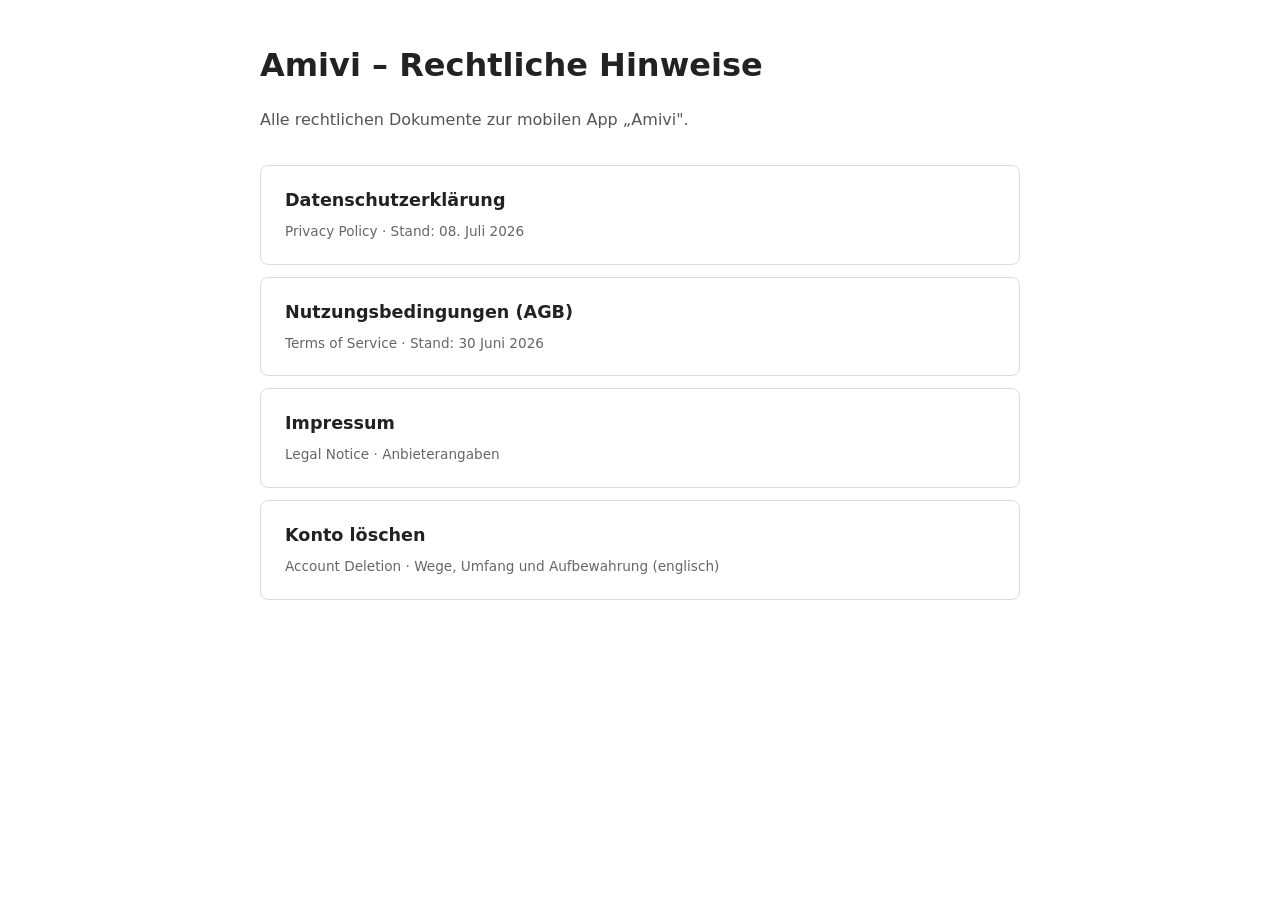
==== legal/index.html @ 64049c0b "Eigene Domain www.amivi.net, Rechtstexte unter /legal, Kontakt support@amivi.net Co-Authored-By: Cla" ====
<!DOCTYPE html>
<html lang="de">
<head>
  <meta charset="UTF-8" />
  <meta name="viewport" content="width=device-width, initial-scale=1.0" />
  <title>Rechtliche Hinweise – Amivi</title>
  <style>
    body { font-family: system-ui, sans-serif; max-width: 760px; margin: 40px auto; padding: 0 20px; color: #222; line-height: 1.6; }
    h1 { font-size: 2em; margin-bottom: 0.2em; }
    p { color: #555; margin-bottom: 2em; }
    .cards { display: flex; flex-direction: column; gap: 12px; }
    .card { display: block; padding: 20px 24px; border: 1px solid #ddd; border-radius: 8px; text-decoration: none; color: #222; transition: border-color 0.15s; }
    .card:hover { border-color: #1a73e8; }
    .card h2 { margin: 0 0 4px; font-size: 1.1em; }
    .card span { font-size: 0.85em; color: #666; }
  </style>
</head>
<body>

<h1>Amivi – Rechtliche Hinweise</h1>
<p>Alle rechtlichen Dokumente zur mobilen App „Amivi".</p>

<div class="cards">
  <a class="card" href="datenschutzerklaerung.html">
    <h2>Datenschutzerklärung</h2>
    <span>Privacy Policy · Stand: 08. Juli 2026</span>
  </a>
  <a class="card" href="agb.html">
    <h2>Nutzungsbedingungen (AGB)</h2>
    <span>Terms of Service · Stand: 30 Juni 2026</span>
  </a>
  <a class="card" href="impressum.html">
    <h2>Impressum</h2>
    <span>Legal Notice · Anbieterangaben</span>
  </a>
  <a class="card" href="delete-account.html">
    <h2>Konto löschen</h2>
    <span>Account Deletion · Wege, Umfang und Aufbewahrung (englisch)</span>
  </a>
</div>

</body>
</html>
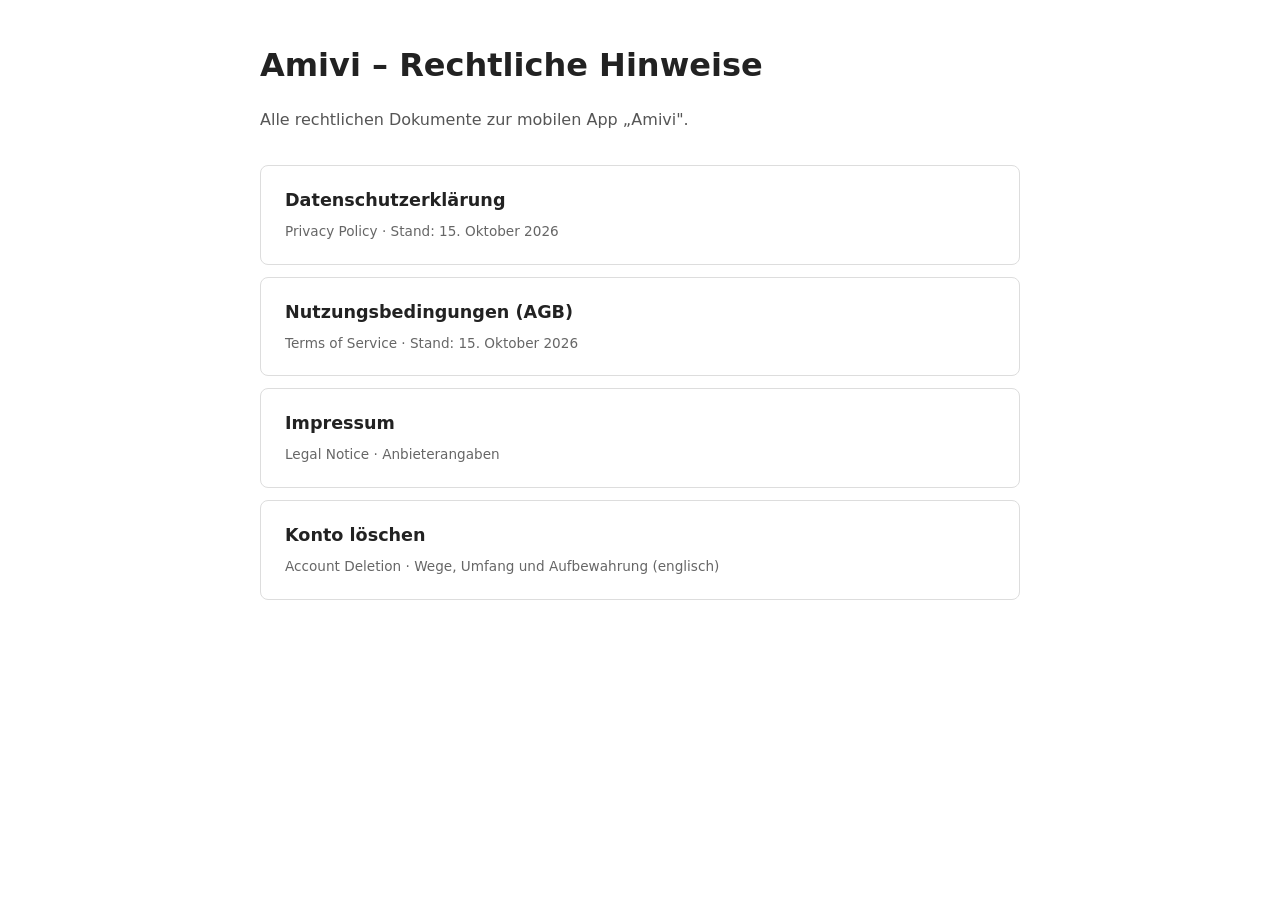
==== commit 27eab33b: "Rechtstexte-Übersicht: Stand-Daten auf 15. Oktober 2026 Co-Authored-By: Claude Opus 5.5 <noreply@ant" ====
--- a/legal/index.html
+++ b/legal/index.html
@@ -23,11 +23,11 @@
 <div class="cards">
   <a class="card" href="datenschutzerklaerung.html">
     <h2>Datenschutzerklärung</h2>
-    <span>Privacy Policy · Stand: 08. Juli 2026</span>
+    <span>Privacy Policy · Stand: 15. Oktober 2026</span>
   </a>
   <a class="card" href="agb.html">
     <h2>Nutzungsbedingungen (AGB)</h2>
-    <span>Terms of Service · Stand: 30 Juni 2026</span>
+    <span>Terms of Service · Stand: 15. Oktober 2026</span>
   </a>
   <a class="card" href="impressum.html">
     <h2>Impressum</h2>
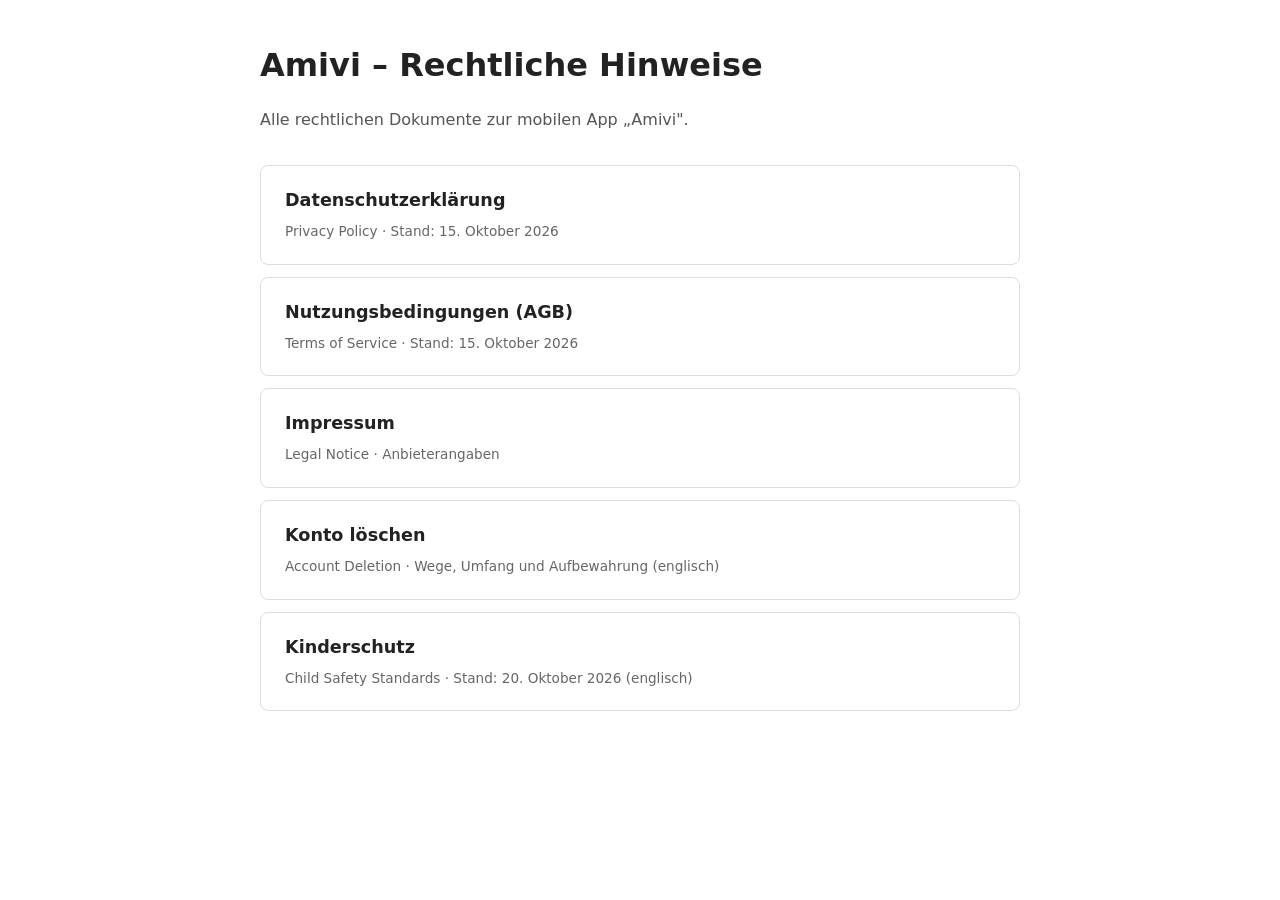
==== commit 576c444e: "Kinderschutz-Standards (Child Safety Standards) für Google Play Co-Authored-By: Claude Opus 5.5 <nor" ====
--- a/legal/index.html
+++ b/legal/index.html
@@ -37,6 +37,10 @@
     <h2>Konto löschen</h2>
     <span>Account Deletion · Wege, Umfang und Aufbewahrung (englisch)</span>
   </a>
+  <a class="card" href="kinderschutz.html">
+    <h2>Kinderschutz</h2>
+    <span>Child Safety Standards · Stand: 20. Oktober 2026 (englisch)</span>
+  </a>
 </div>
 
 </body>
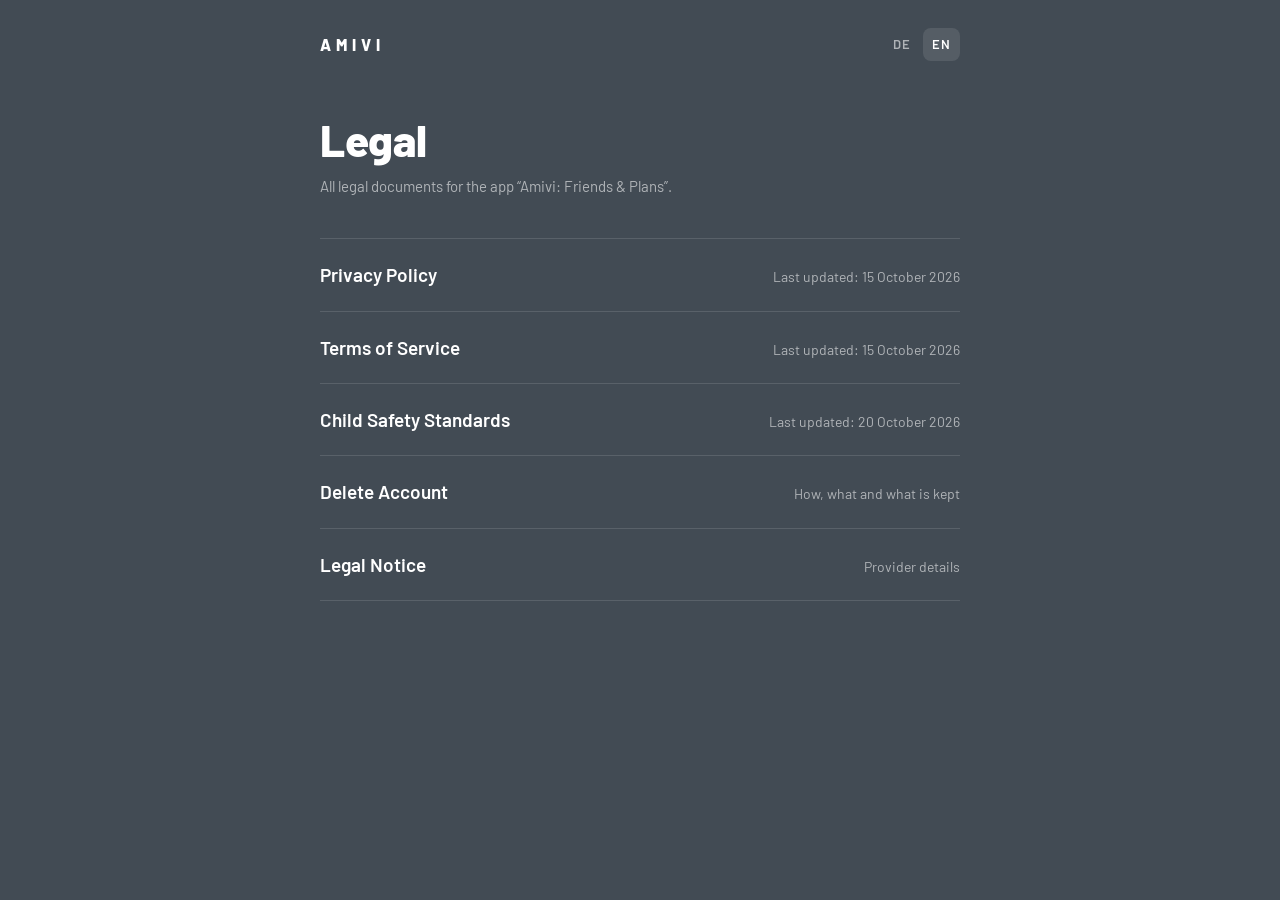
==== commit c8db850a: "Rechtstexte: Deutsch/Englisch-Umschalter und Design wie Website und App Alle Seiten unter /legal in " ====
--- a/legal/index.html
+++ b/legal/index.html
@@ -3,45 +3,67 @@
 <head>
   <meta charset="UTF-8" />
   <meta name="viewport" content="width=device-width, initial-scale=1.0" />
-  <title>Rechtliche Hinweise – Amivi</title>
-  <style>
-    body { font-family: system-ui, sans-serif; max-width: 760px; margin: 40px auto; padding: 0 20px; color: #222; line-height: 1.6; }
-    h1 { font-size: 2em; margin-bottom: 0.2em; }
-    p { color: #555; margin-bottom: 2em; }
-    .cards { display: flex; flex-direction: column; gap: 12px; }
-    .card { display: block; padding: 20px 24px; border: 1px solid #ddd; border-radius: 8px; text-decoration: none; color: #222; transition: border-color 0.15s; }
-    .card:hover { border-color: #1a73e8; }
-    .card h2 { margin: 0 0 4px; font-size: 1.1em; }
-    .card span { font-size: 0.85em; color: #666; }
-  </style>
+  <title>Rechtliches – Amivi</title>
+  <meta name="theme-color" content="#424B54" />
+  <link rel="icon" href="../assets/img/favicon.png" />
+  <link rel="preconnect" href="https://fonts.googleapis.com" />
+  <link rel="preconnect" href="https://fonts.gstatic.com" crossorigin />
+  <link rel="stylesheet" href="https://fonts.googleapis.com/css2?family=Barlow:wght@400;600;700;800&display=swap" />
+  <link rel="stylesheet" href="legal.css" />
+  <script src="legal.js"></script>
 </head>
-<body>
+<body data-title-de="Rechtliches – Amivi" data-title-en="Legal – Amivi">
+<div class="wrap">
 
-<h1>Amivi – Rechtliche Hinweise</h1>
-<p>Alle rechtlichen Dokumente zur mobilen App „Amivi".</p>
+<header class="bar">
+  <a class="brand" href="../">AMIVI</a>
+  <div class="lang" role="group" aria-label="Sprache / Language">
+    <button type="button" data-set-lang="de">DE</button>
+    <button type="button" data-set-lang="en">EN</button>
+  </div>
+</header>
 
-<div class="cards">
-  <a class="card" href="datenschutzerklaerung.html">
-    <h2>Datenschutzerklärung</h2>
-    <span>Privacy Policy · Stand: 15. Oktober 2026</span>
-  </a>
-  <a class="card" href="agb.html">
-    <h2>Nutzungsbedingungen (AGB)</h2>
-    <span>Terms of Service · Stand: 15. Oktober 2026</span>
-  </a>
-  <a class="card" href="impressum.html">
-    <h2>Impressum</h2>
-    <span>Legal Notice · Anbieterangaben</span>
-  </a>
-  <a class="card" href="delete-account.html">
-    <h2>Konto löschen</h2>
-    <span>Account Deletion · Wege, Umfang und Aufbewahrung (englisch)</span>
-  </a>
-  <a class="card" href="kinderschutz.html">
-    <h2>Kinderschutz</h2>
-    <span>Child Safety Standards · Stand: 20. Oktober 2026 (englisch)</span>
-  </a>
+<main>
+  <h1><span data-l="de">Rechtliches</span><span data-l="en">Legal</span></h1>
+  <p class="meta">
+    <span data-l="de">Alle rechtlichen Dokumente zur App „Amivi: Friends &amp; Plans“.</span>
+    <span data-l="en">All legal documents for the app “Amivi: Friends &amp; Plans”.</span>
+  </p>
+
+  <ul class="docs">
+    <li>
+      <a href="datenschutzerklaerung.html">
+        <span class="doc-title"><span data-l="de">Datenschutzerklärung</span><span data-l="en">Privacy Policy</span></span>
+        <span class="doc-sub"><span data-l="de">Stand: 15. Oktober 2026</span><span data-l="en">Last updated: 15 October 2026</span></span>
+      </a>
+    </li>
+    <li>
+      <a href="agb.html">
+        <span class="doc-title"><span data-l="de">Nutzungsbedingungen</span><span data-l="en">Terms of Service</span></span>
+        <span class="doc-sub"><span data-l="de">Stand: 15. Oktober 2026</span><span data-l="en">Last updated: 15 October 2026</span></span>
+      </a>
+    </li>
+    <li>
+      <a href="kinderschutz.html">
+        <span class="doc-title"><span data-l="de">Kinderschutz</span><span data-l="en">Child Safety Standards</span></span>
+        <span class="doc-sub"><span data-l="de">Stand: 20. Oktober 2026</span><span data-l="en">Last updated: 20 October 2026</span></span>
+      </a>
+    </li>
+    <li>
+      <a href="delete-account.html">
+        <span class="doc-title"><span data-l="de">Konto löschen</span><span data-l="en">Delete Account</span></span>
+        <span class="doc-sub"><span data-l="de">Wege, Umfang und Aufbewahrung</span><span data-l="en">How, what and what is kept</span></span>
+      </a>
+    </li>
+    <li>
+      <a href="impressum.html">
+        <span class="doc-title"><span data-l="de">Impressum</span><span data-l="en">Legal Notice</span></span>
+        <span class="doc-sub"><span data-l="de">Anbieterangaben</span><span data-l="en">Provider details</span></span>
+      </a>
+    </li>
+  </ul>
+</main>
+
 </div>
-
 </body>
 </html>
--- a/legal/legal.css
+++ b/legal/legal.css
@@ -0,0 +1,191 @@
+/* Amivi — legal pages
+   Same look as www.amivi.net and the app: dark grey background (#424B54),
+   white Barlow type, no cards or boxes — the text is the page. */
+
+:root {
+  --bg: #424B54;
+  --heading: #fff;
+  --body: rgba(255, 255, 255, 0.86);
+  --muted: rgba(255, 255, 255, 0.58);
+  --line: rgba(255, 255, 255, 0.12);
+  --link: #cfd0e4;
+  --accent: #8E8FAF;
+}
+
+* { box-sizing: border-box; }
+
+html {
+  background: var(--bg);
+  -webkit-text-size-adjust: 100%;
+}
+
+body {
+  margin: 0;
+  background: var(--bg);
+  color: var(--body);
+  font-family: 'Barlow', -apple-system, 'Helvetica Neue', Arial, sans-serif;
+  font-size: 17px;
+  line-height: 1.65;
+  -webkit-font-smoothing: antialiased;
+}
+
+::selection { background: rgba(142, 143, 175, 0.55); color: #fff; }
+
+/* Only the chosen language is shown. Without JavaScript the page stays
+   German (the original), and the switch is hidden. */
+html[data-lang="en"] [data-l="de"],
+html:not([data-lang="en"]) [data-l="en"] { display: none !important; }
+html:not([data-lang]) .lang { display: none; }
+
+.wrap {
+  max-width: 680px;
+  margin: 0 auto;
+  padding: 28px 20px 96px;
+}
+
+/* ── Top bar ─────────────────────────────────────────────────────────────── */
+
+.bar {
+  display: flex;
+  align-items: center;
+  justify-content: space-between;
+  gap: 16px;
+  margin-bottom: 56px;
+  font-size: 15px;
+}
+
+.bar a {
+  color: var(--muted);
+  text-decoration: none;
+}
+
+.bar a:hover { color: #fff; }
+
+.bar .brand {
+  color: #fff;
+  font-weight: 800;
+  font-size: 16px;
+  letter-spacing: 5px;
+}
+
+.lang {
+  display: inline-flex;
+  gap: 2px;
+}
+
+.lang button {
+  font: inherit;
+  font-size: 13px;
+  font-weight: 600;
+  letter-spacing: 1.2px;
+  color: var(--muted);
+  background: none;
+  border: 0;
+  border-radius: 8px;
+  padding: 6px 9px;
+  cursor: pointer;
+}
+
+.lang button:hover { color: #fff; }
+
+.lang button[aria-pressed="true"] {
+  color: #fff;
+  background: rgba(255, 255, 255, 0.1);
+}
+
+.lang button:focus-visible,
+a:focus-visible {
+  outline: 2px solid var(--accent);
+  outline-offset: 2px;
+}
+
+/* ── Text ────────────────────────────────────────────────────────────────── */
+
+h1 {
+  margin: 0 0 10px;
+  color: var(--heading);
+  font-size: clamp(32px, 7vw, 44px);
+  font-weight: 800;
+  line-height: 1.05;
+  letter-spacing: -0.5px;
+  overflow-wrap: break-word;
+  hyphens: auto;
+}
+
+h2 {
+  margin: 44px 0 10px;
+  color: var(--heading);
+  font-size: 19px;
+  font-weight: 700;
+  line-height: 1.3;
+}
+
+p, ul, ol { margin: 0 0 14px; }
+ul, ol { padding-left: 1.2em; }
+li { margin-bottom: 6px; }
+li::marker { color: var(--muted); }
+
+strong { color: var(--heading); font-weight: 600; }
+
+a {
+  color: var(--link);
+  text-decoration: underline;
+  text-decoration-color: rgba(207, 208, 228, 0.4);
+  text-underline-offset: 3px;
+  overflow-wrap: anywhere;
+}
+
+a:hover { color: #fff; text-decoration-color: #fff; }
+
+.meta {
+  margin: 0 0 40px;
+  color: var(--muted);
+  font-size: 15px;
+}
+
+.note {
+  margin: 20px 0;
+  padding: 2px 0 2px 16px;
+  border-left: 2px solid var(--accent);
+}
+
+.note p:last-child { margin-bottom: 0; }
+
+/* ── Overview list (index.html) ──────────────────────────────────────────── */
+
+.docs {
+  list-style: none;
+  margin: 0;
+  padding: 0;
+  border-top: 1px solid var(--line);
+}
+
+.docs li {
+  margin: 0;
+  border-bottom: 1px solid var(--line);
+}
+
+.docs a {
+  display: flex;
+  flex-wrap: wrap;
+  align-items: baseline;
+  justify-content: space-between;
+  gap: 4px 16px;
+  padding: 20px 0;
+  color: var(--heading);
+  font-size: 19px;
+  font-weight: 600;
+  text-decoration: none;
+}
+
+.docs a:hover .doc-title { text-decoration: underline; text-underline-offset: 4px; }
+
+.docs .doc-sub {
+  color: var(--muted);
+  font-size: 14px;
+  font-weight: 400;
+}
+
+@media (max-width: 520px) {
+  .docs a { flex-direction: column; align-items: flex-start; }
+}
